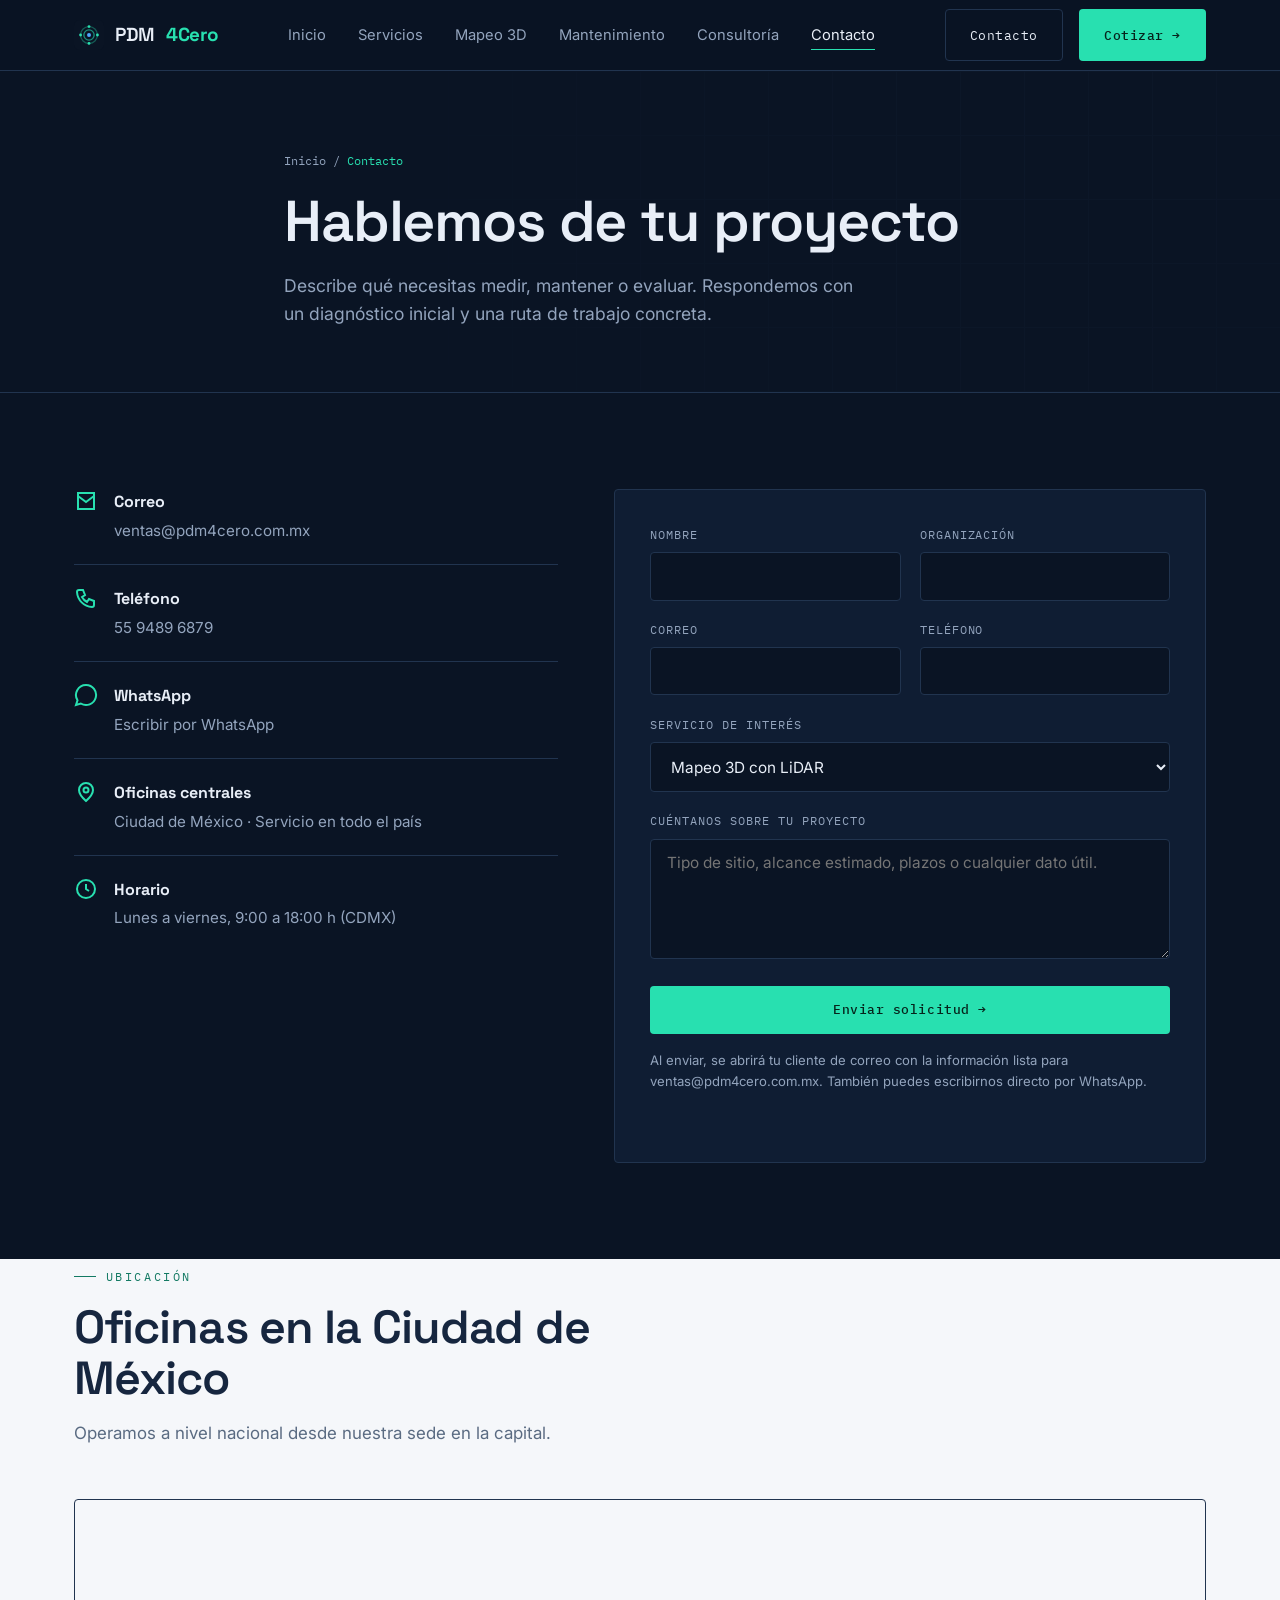
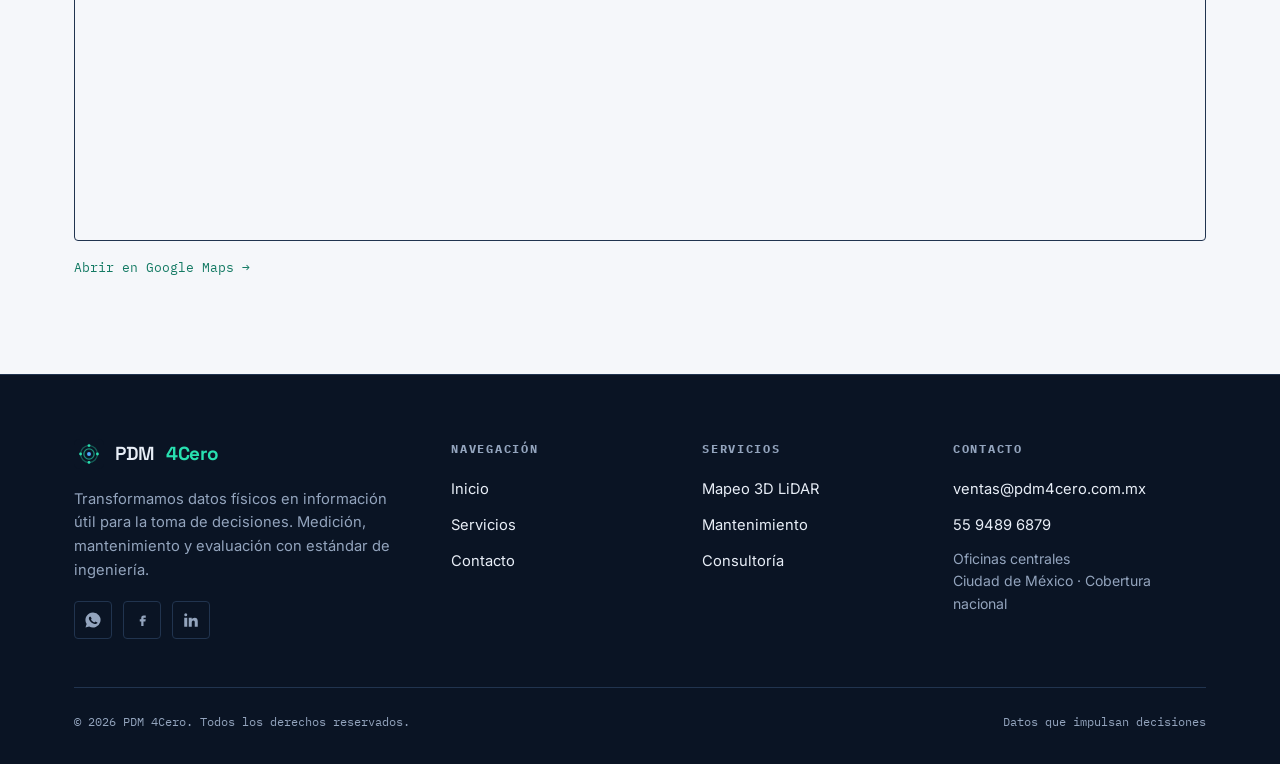
==== contacto.html @ 4a988fb2 "Versión inicial del sitio PDM 4Cero" ====
<!DOCTYPE html>
<html lang="es-MX">
<head>
  <meta charset="UTF-8" />
  <meta name="viewport" content="width=device-width, initial-scale=1" />
  <title>Contacto | PDM 4Cero — Cotización y diagnóstico</title>
  <meta name="description" content="Contacta a PDM 4Cero para mapeo 3D LiDAR, mantenimiento de infraestructura médica o consultoría tecnológica. Oficinas en la Ciudad de México, cobertura nacional." />
  <meta name="theme-color" content="#0a1424" />
  <link rel="canonical" href="https://pdm4cero.com.mx/contacto.html" />

  <meta property="og:type" content="website" />
  <meta property="og:site_name" content="PDM 4Cero" />
  <meta property="og:locale" content="es_MX" />
  <meta property="og:title" content="Contacto | PDM 4Cero" />
  <meta property="og:description" content="Solicita cotización o diagnóstico. Oficinas en la Ciudad de México, cobertura nacional." />
  <meta property="og:url" content="https://pdm4cero.com.mx/contacto.html" />
  <meta property="og:image" content="https://pdm4cero.com.mx/img/og-image.png" />
  <meta name="twitter:card" content="summary_large_image" />
  <meta name="twitter:title" content="Contacto | PDM 4Cero" />
  <meta name="twitter:description" content="Solicita cotización o diagnóstico. Cobertura nacional desde la Ciudad de México." />
  <meta name="twitter:image" content="https://pdm4cero.com.mx/img/og-image.png" />

  <link rel="icon" type="image/svg+xml" href="img-favicon.svg" />
  <link rel="preconnect" href="https://fonts.googleapis.com" />
  <link rel="preconnect" href="https://fonts.gstatic.com" crossorigin />
  <link href="https://fonts.googleapis.com/css2?family=Space+Grotesk:wght@400;500;600;700&family=Inter:wght@400;500;600&family=IBM+Plex+Mono:wght@400;500&display=swap" rel="stylesheet" />
  <link rel="stylesheet" href="css/style.css" />

  <script type="application/ld+json">
  {
    "@context": "https://schema.org",
    "@type": "ContactPage",
    "name": "Contacto PDM 4Cero",
    "url": "https://pdm4cero.com.mx/contacto.html",
    "mainEntity": {
      "@type": "ProfessionalService",
      "name": "PDM 4Cero",
      "telephone": "+52-55-9489-6879",
      "email": "ventas@pdm4cero.com.mx",
      "address": {
        "@type": "PostalAddress",
        "addressLocality": "Ciudad de México",
        "addressRegion": "CDMX",
        "addressCountry": "MX"
      },
      "hasMap": "https://maps.app.goo.gl/pnAZv8cJ8C3qwJwA6",
      "areaServed": { "@type": "Country", "name": "México" }
    }
  }
  </script>
</head>
<body>

  <header class="site-header">
    <div class="container nav">
      <a class="brand" href="index.html" aria-label="PDM 4Cero — inicio">
        <img class="mark" src="img-favicon.svg" alt="" width="30" height="30" /> PDM <b>4Cero</b>
      </a>
      <nav aria-label="Principal">
        <ul class="nav-links">
          <li><a href="index.html">Inicio</a></li>
          <li><a href="servicios.html">Servicios</a></li>
          <li><a href="servicios/mapeo-3d-lidar.html">Mapeo 3D</a></li>
          <li><a href="servicios/mantenimiento-infraestructura.html">Mantenimiento</a></li>
          <li><a href="servicios/consultoria-proyectos.html">Consultoría</a></li>
          <li><a href="contacto.html" class="active">Contacto</a></li>
        </ul>
      </nav>
      <div class="nav-cta">
        <a class="btn btn-ghost" href="contacto.html">Contacto</a>
        <a class="btn btn-primary" href="https://wa.me/525613766677" target="_blank" rel="noopener">Cotizar <span class="arr">→</span></a>
        <button class="nav-toggle" aria-label="Abrir menú"><span></span><span></span><span></span></button>
      </div>
    </div>
  </header>

  <section class="page-hero">
    <div class="hero-grid" aria-hidden="true"></div>
    <div class="container inner">
      <div class="breadcrumb"><a href="index.html">Inicio</a> / <span>Contacto</span></div>
      <h1>Hablemos de tu proyecto</h1>
      <p>Describe qué necesitas medir, mantener o evaluar. Respondemos con un diagnóstico inicial y una ruta de trabajo concreta.</p>
    </div>
  </section>

  <section class="section">
    <div class="container contact-grid">

      <div class="contact-info" data-reveal>
        <div class="item">
          <svg class="ico" width="24" height="24" viewBox="0 0 24 24" fill="none" stroke="currentColor" stroke-width="2"><path d="M4 4h16v16H4zM4 7l8 6 8-6"/></svg>
          <div><b>Correo</b><a href="mailto:ventas@pdm4cero.com.mx">ventas@pdm4cero.com.mx</a></div>
        </div>
        <div class="item">
          <svg class="ico" width="24" height="24" viewBox="0 0 24 24" fill="none" stroke="currentColor" stroke-width="2"><path d="M5 4h4l2 5-3 2a12 12 0 0 0 5 5l2-3 5 2v4a2 2 0 0 1-2 2A16 16 0 0 1 3 6a2 2 0 0 1 2-2Z"/></svg>
          <div><b>Teléfono</b><a href="tel:+525594896879">55 9489 6879</a></div>
        </div>
        <div class="item">
          <svg class="ico" width="24" height="24" viewBox="0 0 24 24" fill="none" stroke="currentColor" stroke-width="2"><path d="M12 2a10 10 0 0 0-8.5 15.3L2 22l4.8-1.5A10 10 0 1 0 12 2Z"/></svg>
          <div><b>WhatsApp</b><a href="https://wa.me/525613766677" target="_blank" rel="noopener">Escribir por WhatsApp</a></div>
        </div>
        <div class="item">
          <svg class="ico" width="24" height="24" viewBox="0 0 24 24" fill="none" stroke="currentColor" stroke-width="2"><path d="M12 21s7-6.3 7-11a7 7 0 0 0-14 0c0 4.7 7 11 7 11Z"/><circle cx="12" cy="10" r="2.5"/></svg>
          <div><b>Oficinas centrales</b><span>Ciudad de México · Servicio en todo el país</span></div>
        </div>
        <div class="item" style="border-bottom:none;">
          <svg class="ico" width="24" height="24" viewBox="0 0 24 24" fill="none" stroke="currentColor" stroke-width="2"><circle cx="12" cy="12" r="9"/><path d="M12 7v5l3 2"/></svg>
          <div><b>Horario</b><span>Lunes a viernes, 9:00 a 18:00 h (CDMX)</span></div>
        </div>
      </div>

      <div data-reveal>
        <form id="contact-form" class="form" novalidate>
          <div class="form-row">
            <div class="field">
              <label for="nombre">Nombre</label>
              <input id="nombre" name="nombre" type="text" autocomplete="name" required />
            </div>
            <div class="field">
              <label for="organizacion">Organización</label>
              <input id="organizacion" name="organizacion" type="text" autocomplete="organization" />
            </div>
          </div>
          <div class="form-row">
            <div class="field">
              <label for="correo">Correo</label>
              <input id="correo" name="correo" type="email" autocomplete="email" required />
            </div>
            <div class="field">
              <label for="telefono">Teléfono</label>
              <input id="telefono" name="telefono" type="tel" autocomplete="tel" />
            </div>
          </div>
          <div class="field">
            <label for="servicio">Servicio de interés</label>
            <select id="servicio" name="servicio">
              <option>Mapeo 3D con LiDAR</option>
              <option>Mantenimiento de infraestructura médica</option>
              <option>Consultoría de proyectos tecnológicos</option>
              <option>No estoy seguro / orientación</option>
            </select>
          </div>
          <div class="field">
            <label for="mensaje">Cuéntanos sobre tu proyecto</label>
            <textarea id="mensaje" name="mensaje" placeholder="Tipo de sitio, alcance estimado, plazos o cualquier dato útil."></textarea>
          </div>
          <button class="btn btn-primary" type="submit" style="width:100%;justify-content:center;">Enviar solicitud <span class="arr">→</span></button>
          <p class="form-note">Al enviar, se abrirá tu cliente de correo con la información lista para ventas@pdm4cero.com.mx. También puedes escribirnos directo por WhatsApp.</p>
          <div class="form-status" role="status" aria-live="polite"></div>
        </form>
      </div>
    </div>
  </section>

  <section class="section surface-light" style="padding-top:0;">
    <div class="container">
      <div class="section-head">
        <span class="eyebrow">Ubicación</span>
        <h2>Oficinas en la Ciudad de México</h2>
        <p>Operamos a nivel nacional desde nuestra sede en la capital.</p>
      </div>
      <div class="map-embed">
        <iframe
          title="Ubicación de PDM 4Cero en Google Maps"
          src="https://maps.google.com/maps?q=PDM%204Cero&t=m&z=14&output=embed&iwloc=near"
          loading="lazy" referrerpolicy="no-referrer-when-downgrade"></iframe>
      </div>
      <p style="margin-top:1rem;font-family:var(--mono);font-size:.82rem;color:var(--text-dark-mut);">
        <a href="https://maps.app.goo.gl/pnAZv8cJ8C3qwJwA6" target="_blank" rel="noopener" style="color:var(--scan-ink);">Abrir en Google Maps →</a>
      </p>
    </div>
  </section>

  <footer class="site-footer">
    <div class="container">
      <div class="footer-grid">
        <div class="footer-brand">
          <a class="brand" href="index.html"><img class="mark" src="img-favicon.svg" alt="" width="30" height="30" /> PDM <b>4Cero</b></a>
          <p>Transformamos datos físicos en información útil para la toma de decisiones. Medición, mantenimiento y evaluación con estándar de ingeniería.</p>
          <div class="social">
            <a href="https://wa.me/525613766677" target="_blank" rel="noopener" aria-label="WhatsApp"><svg width="18" height="18" viewBox="0 0 24 24" fill="currentColor"><path d="M12 2a10 10 0 0 0-8.5 15.3L2 22l4.8-1.5A10 10 0 1 0 12 2Zm5.3 14.2c-.2.6-1.3 1.2-1.8 1.2-.5.1-1 .2-3.3-.7-2.8-1.1-4.5-3.9-4.6-4.1-.1-.2-1.1-1.4-1.1-2.7s.7-1.9 .9-2.1c.2-.2.5-.3.7-.3h.5c.2 0 .4 0 .6.5l.8 2c.1.2.1.4 0 .5l-.4.5c-.2.2-.3.3-.1.6.2.3.8 1.3 1.7 2.1 1.2 1 2.1 1.3 2.4 1.5.2.1.4.1.5-.1l.7-.8c.2-.2.4-.2.6-.1l1.9.9c.2.1.4.2.4.3.1.2.1.7-.1 1.3Z"/></svg></a>
            <a href="#" aria-label="Facebook"><svg width="18" height="18" viewBox="0 0 24 24" fill="currentColor"><path d="M14 9h3V6h-3c-2 0-3 1.3-3 3v2H9v3h2v6h3v-6h2.5l.5-3H14V9.5c0-.3.2-.5.5-.5H14Z"/></svg></a>
            <a href="#" aria-label="LinkedIn"><svg width="18" height="18" viewBox="0 0 24 24" fill="currentColor"><path d="M5 3a2 2 0 1 0 0 4 2 2 0 0 0 0-4ZM3 9h4v12H3V9Zm6 0h4v2c.6-1 2-2 4-2 3 0 4 2 4 5v7h-4v-6c0-1.5-.5-2.5-2-2.5S13 14 13 15.5V21H9V9Z"/></svg></a>
          </div>
        </div>
        <div class="footer-col">
          <h5>Navegación</h5>
          <ul>
            <li><a href="index.html">Inicio</a></li>
            <li><a href="servicios.html">Servicios</a></li>
            <li><a href="contacto.html">Contacto</a></li>
          </ul>
        </div>
        <div class="footer-col">
          <h5>Servicios</h5>
          <ul>
            <li><a href="servicios/mapeo-3d-lidar.html">Mapeo 3D LiDAR</a></li>
            <li><a href="servicios/mantenimiento-infraestructura.html">Mantenimiento</a></li>
            <li><a href="servicios/consultoria-proyectos.html">Consultoría</a></li>
          </ul>
        </div>
        <div class="footer-col">
          <h5>Contacto</h5>
          <ul>
            <li><a href="mailto:ventas@pdm4cero.com.mx">ventas@pdm4cero.com.mx</a></li>
            <li><a href="tel:+525594896879">55 9489 6879</a></li>
            <li class="muted">Oficinas centrales<br/>Ciudad de México · Cobertura nacional</li>
          </ul>
        </div>
      </div>
      <div class="footer-bottom">
        <span>© <span data-year>2025</span> PDM 4Cero. Todos los derechos reservados.</span>
        <span>Datos que impulsan decisiones</span>
      </div>
    </div>
  </footer>

  <script src="js/main.js"></script>
</body>
</html>
---- css/style.css ----
/* ===========================================================
   PDM 4Cero — Sistema de diseño
   Concepto: instrumentación de precisión / nube de puntos LiDAR
   =========================================================== */

:root {
  /* Paleta */
  --ink:        #0a1424;   /* azul tinta profundo, base institucional */
  --ink-2:      #0f1d33;   /* superficie elevada */
  --ink-3:      #16263f;   /* tarjetas */
  --line:       #21344f;   /* hairlines técnicas */
  --paper:      #f5f7fa;   /* superficie clara */
  --paper-2:    #e9eef4;
  --scan:       #28e0b0;   /* verde-cian LiDAR, acento principal */
  --scan-dim:   #1ba888;   /* acento sobre fondo oscuro */
  --scan-ink:   #137a63;   /* acento sobre fondo claro (contraste AA) */
  --signal:     #4ea8ff;   /* azul señal, acento secundario */
  --text:       #e8eef7;
  --text-mut:   #93a4bd;
  --text-dark:  #16263f;
  --text-dark-mut: #5a6b82;

  /* Tipografía */
  --display: "Space Grotesk", system-ui, sans-serif;
  --body: "Inter", system-ui, sans-serif;
  --mono: "IBM Plex Mono", ui-monospace, monospace;

  --maxw: 1180px;
  --r: 4px;
}

* { box-sizing: border-box; margin: 0; padding: 0; }

html { scroll-behavior: smooth; -webkit-text-size-adjust: 100%; }

body {
  font-family: var(--body);
  background: var(--ink);
  color: var(--text);
  line-height: 1.6;
  -webkit-font-smoothing: antialiased;
  overflow-x: hidden;
}

img { max-width: 100%; display: block; }
a { color: inherit; text-decoration: none; }

/* ---------- Tipografía base ---------- */
h1, h2, h3, h4 { font-family: var(--display); font-weight: 600; line-height: 1.08; letter-spacing: -0.02em; }

.eyebrow {
  font-family: var(--mono);
  font-size: .74rem;
  letter-spacing: .22em;
  text-transform: uppercase;
  color: var(--scan);
  display: inline-flex;
  align-items: center;
  gap: .6rem;
}
.eyebrow::before {
  content: "";
  width: 22px; height: 1px;
  background: var(--scan);
  display: inline-block;
}

.container { max-width: var(--maxw); margin: 0 auto; padding: 0 24px; }

/* ---------- Botones ---------- */
.btn {
  display: inline-flex;
  align-items: center;
  gap: .55rem;
  font-family: var(--mono);
  font-size: .82rem;
  letter-spacing: .04em;
  padding: .92rem 1.5rem;
  border-radius: var(--r);
  border: 1px solid transparent;
  cursor: pointer;
  transition: transform .18s ease, background .18s ease, border-color .18s ease, color .18s ease;
  white-space: nowrap;
}
.btn-primary { background: var(--scan); color: #06231b; font-weight: 500; }
.btn-primary:hover { background: #34f0bd; transform: translateY(-2px); }
.btn-ghost { border-color: var(--line); color: var(--text); background: transparent; }
.btn-ghost:hover { border-color: var(--scan); color: var(--scan); transform: translateY(-2px); }
.btn .arr { transition: transform .18s ease; }
.btn:hover .arr { transform: translateX(3px); }

/* ===========================================================
   Header
   =========================================================== */
.site-header {
  position: sticky; top: 0; z-index: 50;
  background: rgba(10, 20, 36, .82);
  backdrop-filter: blur(14px);
  border-bottom: 1px solid var(--line);
}
.nav {
  display: flex; align-items: center; justify-content: space-between;
  height: 70px;
}
.brand { display: flex; align-items: center; gap: .7rem; font-family: var(--display); font-weight: 600; font-size: 1.18rem; letter-spacing: -.02em; }
.brand .mark {
  width: 30px; height: 30px; flex: none;
}
.brand b { color: var(--scan); font-weight: 700; }

.nav-links { display: flex; align-items: center; gap: 2rem; list-style: none; }
.nav-links a {
  font-size: .92rem; color: var(--text-mut);
  transition: color .15s ease; position: relative;
}
.nav-links a:hover, .nav-links a.active { color: var(--text); }
.nav-links a.active::after {
  content: ""; position: absolute; left: 0; bottom: -6px;
  width: 100%; height: 1px; background: var(--scan);
}
.nav-cta { display: flex; align-items: center; gap: 1rem; }

.nav-toggle { display: none; background: none; border: 1px solid var(--line); border-radius: var(--r); width: 42px; height: 42px; cursor: pointer; flex-direction: column; gap: 5px; align-items: center; justify-content: center; }
.nav-toggle span { width: 18px; height: 2px; background: var(--text); display: block; transition: .2s; }

/* ===========================================================
   Hero — nube de puntos
   =========================================================== */
.hero {
  position: relative;
  min-height: 88vh;
  display: flex; align-items: center;
  overflow: hidden;
  border-bottom: 1px solid var(--line);
}
#hero-canvas { position: absolute; inset: 0; width: 100%; height: 100%; }
.hero-grid {
  position: absolute; inset: 0;
  background-image:
    linear-gradient(var(--line) 1px, transparent 1px),
    linear-gradient(90deg, var(--line) 1px, transparent 1px);
  background-size: 64px 64px;
  opacity: .14;
  mask-image: radial-gradient(circle at 70% 50%, #000 0%, transparent 72%);
}
.hero-inner { position: relative; z-index: 2; padding: 6rem 0; max-width: 720px; }
.hero h1 {
  font-size: clamp(2.5rem, 6vw, 4.4rem);
  margin: 1.4rem 0;
}
.hero h1 .grad {
  background: linear-gradient(100deg, var(--scan), var(--signal));
  -webkit-background-clip: text; background-clip: text; -webkit-text-fill-color: transparent;
}
.hero p.lead { font-size: 1.15rem; color: var(--text-mut); max-width: 560px; margin-bottom: 2.2rem; }
.hero-actions { display: flex; gap: 1rem; flex-wrap: wrap; }

.hero-meta {
  position: absolute; bottom: 28px; left: 0; right: 0; z-index: 2;
}
.hero-meta .container { display: flex; gap: 2.5rem; flex-wrap: wrap; border-top: 1px solid var(--line); padding-top: 1.1rem; }
.hero-meta .m { font-family: var(--mono); font-size: .78rem; color: var(--text-mut); }
.hero-meta .m b { color: var(--scan); display: block; font-size: 1.35rem; font-weight: 500; font-family: var(--display); letter-spacing: -.02em; }

/* ===========================================================
   Secciones genéricas
   =========================================================== */
.section { padding: 6rem 0; }
.section-head { max-width: 680px; margin-bottom: 3.2rem; }
.section-head h2 { font-size: clamp(2rem, 4vw, 2.9rem); margin: 1rem 0 1.1rem; }
.section-head p { color: var(--text-mut); font-size: 1.06rem; }

.surface-light { background: var(--paper); color: var(--text-dark); }
.surface-light .section-head p { color: var(--text-dark-mut); }
.surface-light .eyebrow { color: var(--scan-ink); }
.surface-light .eyebrow::before { background: var(--scan-ink); }

/* ---------- Quiénes somos ---------- */
.about-grid { display: grid; grid-template-columns: 1.05fr .95fr; gap: 3.5rem; align-items: center; }
.about-copy p { color: var(--text-mut); margin-bottom: 1.1rem; }
.about-media { position: relative; }
.about-media img { border-radius: var(--r); border: 1px solid var(--line); aspect-ratio: 4/3; object-fit: cover; }
.about-media .tag {
  position: absolute; bottom: -14px; left: -14px;
  background: var(--ink-3); border: 1px solid var(--line);
  padding: .8rem 1rem; border-radius: var(--r);
  font-family: var(--mono); font-size: .76rem; color: var(--text-mut);
}
.about-media .tag b { color: var(--scan); }

.kpis { display: grid; grid-template-columns: repeat(3, 1fr); gap: 1.5rem; margin-top: 3.5rem; border-top: 1px solid var(--line); padding-top: 2.2rem; }
.kpi b { font-family: var(--display); font-size: 2.4rem; color: var(--scan); letter-spacing: -.03em; display: block; }
.kpi span { font-family: var(--mono); font-size: .78rem; color: var(--text-mut); letter-spacing: .03em; }

/* ===========================================================
   Servicios — tarjetas
   =========================================================== */
.svc-grid { display: grid; grid-template-columns: repeat(3, 1fr); gap: 1.4rem; }
.svc-card {
  background: var(--ink-2);
  border: 1px solid var(--line);
  border-radius: var(--r);
  padding: 2.2rem 1.9rem;
  display: flex; flex-direction: column;
  position: relative; overflow: hidden;
  transition: border-color .22s ease, transform .22s ease;
}
.svc-card::before {
  content: ""; position: absolute; top: 0; left: 0; right: 0; height: 2px;
  background: linear-gradient(90deg, var(--scan), transparent);
  transform: scaleX(0); transform-origin: left; transition: transform .3s ease;
}
.svc-card:hover { border-color: var(--scan-dim); transform: translateY(-4px); }
.svc-card:hover::before { transform: scaleX(1); }
.svc-num { font-family: var(--mono); font-size: .8rem; color: var(--text-mut); letter-spacing: .12em; }
.svc-icon {
  width: 46px; height: 46px; margin: 1.4rem 0 1.2rem;
  color: var(--scan);
}
.svc-card h3 { font-size: 1.35rem; margin-bottom: .8rem; color: var(--text); }
.svc-card p { color: var(--text-mut); font-size: .96rem; flex: 1; margin-bottom: 1.6rem; }
/* Las tarjetas tienen fondo oscuro propio: el texto se mantiene claro
   aunque vivan dentro de una sección .surface-light */
.surface-light .svc-card h3 { color: var(--text); }
.surface-light .svc-card .svc-num { color: var(--text-mut); }
.svc-card .more { font-family: var(--mono); font-size: .82rem; color: var(--scan); display: inline-flex; align-items: center; gap: .5rem; }
.svc-card .more .arr { transition: transform .18s ease; }
.svc-card:hover .more .arr { transform: translateX(4px); }

/* ---------- Distribuidor / partner ---------- */
.partner { display: grid; grid-template-columns: 1fr 1fr; gap: 3rem; align-items: center; }
.partner-badge { display: inline-flex; align-items: center; gap: .6rem; font-family: var(--mono); font-size: .78rem; letter-spacing: .1em; color: var(--scan-dim); border: 1px solid var(--paper-2); padding: .4rem .8rem; border-radius: 99px; }
.partner h2 { font-size: clamp(1.8rem, 3.4vw, 2.5rem); margin: 1.2rem 0; }
.partner p { color: var(--text-dark-mut); }
.partner-logos { display: flex; gap: 1rem; flex-wrap: wrap; }
.partner-logos .chip {
  background: #fff; border: 1px solid var(--paper-2); border-radius: var(--r);
  padding: 1.4rem; flex: 1; min-width: 120px; text-align: center;
  font-family: var(--mono); font-size: .82rem; color: var(--text-dark-mut);
  display: flex; flex-direction: column; align-items: center; gap: .7rem;
}
.partner-logos .chip svg { color: var(--scan-dim); }

/* ===========================================================
   Sectores
   =========================================================== */
.sectors { display: grid; grid-template-columns: repeat(4, 1fr); gap: 1px; background: var(--line); border: 1px solid var(--line); border-radius: var(--r); overflow: hidden; }
.sector { background: var(--ink-2); padding: 1.8rem 1.5rem; transition: background .2s ease; }
.sector:hover { background: var(--ink-3); }
.sector .ico { color: var(--signal); margin-bottom: 1rem; }
.sector h4 { font-size: 1.05rem; margin-bottom: .4rem; }
.sector p { font-size: .85rem; color: var(--text-mut); }

/* ===========================================================
   CTA banda
   =========================================================== */
.cta-band {
  position: relative; overflow: hidden;
  background: var(--ink-2); border-top: 1px solid var(--line); border-bottom: 1px solid var(--line);
}
.cta-band .hero-grid { opacity: .1; mask-image: radial-gradient(circle at 30% 50%, #000, transparent 70%); }
.cta-inner { position: relative; z-index: 2; text-align: center; padding: 5rem 0; max-width: 640px; margin: 0 auto; }
.cta-inner h2 { font-size: clamp(2rem, 4vw, 2.8rem); margin-bottom: 1.2rem; }
.cta-inner p { color: var(--text-mut); margin-bottom: 2rem; }
.cta-inner .hero-actions { justify-content: center; }

/* ===========================================================
   Footer
   =========================================================== */
.site-footer { background: var(--ink); border-top: 1px solid var(--line); padding: 4rem 0 2rem; }
.footer-grid { display: grid; grid-template-columns: 1.6fr 1fr 1fr 1.2fr; gap: 2.5rem; }
.footer-brand p { color: var(--text-mut); font-size: .92rem; margin: 1.2rem 0; max-width: 320px; }
.footer-col h5 { font-family: var(--mono); font-size: .76rem; letter-spacing: .14em; text-transform: uppercase; color: var(--text-mut); margin-bottom: 1.1rem; }
.footer-col ul { list-style: none; display: flex; flex-direction: column; gap: .65rem; }
.footer-col a { color: var(--text); font-size: .92rem; transition: color .15s; }
.footer-col a:hover { color: var(--scan); }
.footer-col .muted { color: var(--text-mut); font-size: .88rem; }
.social { display: flex; gap: .7rem; margin-top: .4rem; }
.social a { width: 38px; height: 38px; border: 1px solid var(--line); border-radius: var(--r); display: grid; place-items: center; color: var(--text-mut); transition: .18s; }
.social a:hover { border-color: var(--scan); color: var(--scan); }
.footer-bottom { border-top: 1px solid var(--line); margin-top: 3rem; padding-top: 1.5rem; display: flex; justify-content: space-between; flex-wrap: wrap; gap: 1rem; font-family: var(--mono); font-size: .76rem; color: var(--text-mut); }

/* ===========================================================
   Página interna — encabezado
   =========================================================== */
.page-hero {
  position: relative; overflow: hidden;
  border-bottom: 1px solid var(--line);
  padding: 5rem 0 4rem;
}
.page-hero .hero-grid { opacity: .12; mask-image: radial-gradient(circle at 80% 30%, #000, transparent 70%); }
.page-hero .inner { position: relative; z-index: 2; max-width: 760px; }
.page-hero h1 { font-size: clamp(2.2rem, 5vw, 3.6rem); margin: 1.2rem 0; }
.page-hero p { color: var(--text-mut); font-size: 1.1rem; max-width: 580px; }
.breadcrumb { font-family: var(--mono); font-size: .78rem; color: var(--text-mut); }
.breadcrumb a:hover { color: var(--scan); }
.breadcrumb span { color: var(--scan); }

/* ---------- Servicio detalle ---------- */
.svc-detail { display: grid; grid-template-columns: 1.1fr .9fr; gap: 3.5rem; align-items: start; }
.svc-detail .media img { border-radius: var(--r); border: 1px solid var(--line); object-fit: cover; width: 100%; }
.svc-detail h2 { font-size: clamp(1.7rem, 3vw, 2.3rem); margin-bottom: 1.2rem; }
.svc-detail .body p { color: var(--text-mut); margin-bottom: 1.1rem; }

.feature-list { list-style: none; margin: 1.5rem 0; display: flex; flex-direction: column; gap: .85rem; }
.feature-list li { display: flex; gap: .75rem; align-items: flex-start; color: var(--text); font-size: .98rem; }
.feature-list li svg { color: var(--scan); flex: none; margin-top: 3px; }

.two-col { display: grid; grid-template-columns: 1fr 1fr; gap: 1.4rem; margin-top: 2.5rem; }
.info-card { background: var(--ink-2); border: 1px solid var(--line); border-radius: var(--r); padding: 1.8rem; }
.info-card h4 { font-family: var(--mono); font-size: .78rem; letter-spacing: .12em; text-transform: uppercase; color: var(--scan); margin-bottom: 1.1rem; }
.info-card ul { list-style: none; display: flex; flex-direction: column; gap: .6rem; }
.info-card li { font-size: .94rem; color: var(--text-mut); padding-left: 1.1rem; position: relative; }
.info-card li::before { content: "›"; position: absolute; left: 0; color: var(--scan); }

/* ---------- Proceso ---------- */
.process { display: grid; grid-template-columns: repeat(4, 1fr); gap: 1.4rem; }
.step { position: relative; padding-top: 1.6rem; border-top: 2px solid var(--line); }
.step .n { font-family: var(--mono); font-size: .8rem; color: var(--scan); letter-spacing: .1em; }
.step h4 { font-size: 1.1rem; margin: .7rem 0 .5rem; }
.step p { font-size: .9rem; color: var(--text-mut); }

/* ---------- Especificaciones ---------- */
.spec-table { width: 100%; border-collapse: collapse; font-size: .94rem; }
.spec-table tr { border-bottom: 1px solid var(--line); }
.spec-table td { padding: 1rem 0; vertical-align: top; }
.spec-table td:first-child { font-family: var(--mono); font-size: .82rem; color: var(--text-mut); letter-spacing: .04em; width: 42%; }
.spec-table td:last-child { color: var(--text); }

/* ===========================================================
   Contacto
   =========================================================== */
.contact-grid { display: grid; grid-template-columns: .9fr 1.1fr; gap: 3.5rem; align-items: start; }
.contact-info .item { display: flex; gap: 1rem; padding: 1.3rem 0; border-bottom: 1px solid var(--line); }
.contact-info .item:first-child { padding-top: 0; }
.contact-info .ico { color: var(--scan); flex: none; }
.contact-info .item b { font-family: var(--display); display: block; margin-bottom: .2rem; }
.contact-info .item a, .contact-info .item span { color: var(--text-mut); font-size: .95rem; }
.contact-info .item a:hover { color: var(--scan); }

.form { background: var(--ink-2); border: 1px solid var(--line); border-radius: var(--r); padding: 2.2rem; }
.field { margin-bottom: 1.2rem; }
.field label { font-family: var(--mono); font-size: .76rem; letter-spacing: .08em; text-transform: uppercase; color: var(--text-mut); display: block; margin-bottom: .5rem; }
.field input, .field select, .field textarea {
  width: 100%; background: var(--ink); border: 1px solid var(--line);
  border-radius: var(--r); padding: .85rem 1rem; color: var(--text);
  font-family: var(--body); font-size: .96rem; transition: border-color .15s;
}
.field input:focus, .field select:focus, .field textarea:focus { outline: none; border-color: var(--scan); }
.field textarea { resize: vertical; min-height: 120px; }
.form-row { display: grid; grid-template-columns: 1fr 1fr; gap: 1.2rem; }
.form-note { font-size: .82rem; color: var(--text-mut); margin-top: 1rem; }
.form-status { font-family: var(--mono); font-size: .85rem; margin-top: 1rem; min-height: 1.2rem; color: var(--scan); }

.map-embed { margin-top: 2.5rem; border: 1px solid var(--line); border-radius: var(--r); overflow: hidden; }
.map-embed iframe { width: 100%; height: 340px; border: 0; display: block; filter: grayscale(.3) invert(.9) hue-rotate(180deg); }

/* ===========================================================
   Responsivo
   =========================================================== */
@media (max-width: 900px) {
  .nav-links, .nav-cta .btn-ghost { display: none; }
  .nav-toggle { display: flex; }
  .nav-links.open {
    display: flex; flex-direction: column; gap: 1.3rem;
    position: absolute; top: 70px; left: 0; right: 0;
    background: var(--ink-2); border-bottom: 1px solid var(--line);
    padding: 1.8rem 24px;
  }
  .about-grid, .partner, .svc-detail, .contact-grid { grid-template-columns: 1fr; gap: 2.5rem; }
  .svc-grid { grid-template-columns: 1fr; }
  .sectors { grid-template-columns: 1fr 1fr; }
  .process { grid-template-columns: 1fr 1fr; }
  .footer-grid { grid-template-columns: 1fr 1fr; }
  .kpis { grid-template-columns: 1fr; gap: 1.6rem; }
}
@media (max-width: 760px) {
  .hero { min-height: auto; }
  .hero-inner { padding: 3.5rem 0 2rem; }
  .hero-meta { position: static; padding-bottom: 2.5rem; }
  .hero-meta .container { gap: 1.6rem 2rem; }
  .hero-actions .btn { flex: 1; justify-content: center; }
}
@media (max-width: 560px) {
  .section { padding: 4rem 0; }
  .sectors, .process, .two-col, .form-row, .footer-grid { grid-template-columns: 1fr; }
  .hero h1 { font-size: clamp(2.1rem, 9vw, 3rem); }
  .hero-meta .container { gap: 1.3rem; }
  .hero-meta .m { flex: 1 1 42%; }
}

@media (prefers-reduced-motion: reduce) {
  * { animation: none !important; transition: none !important; scroll-behavior: auto; }
}
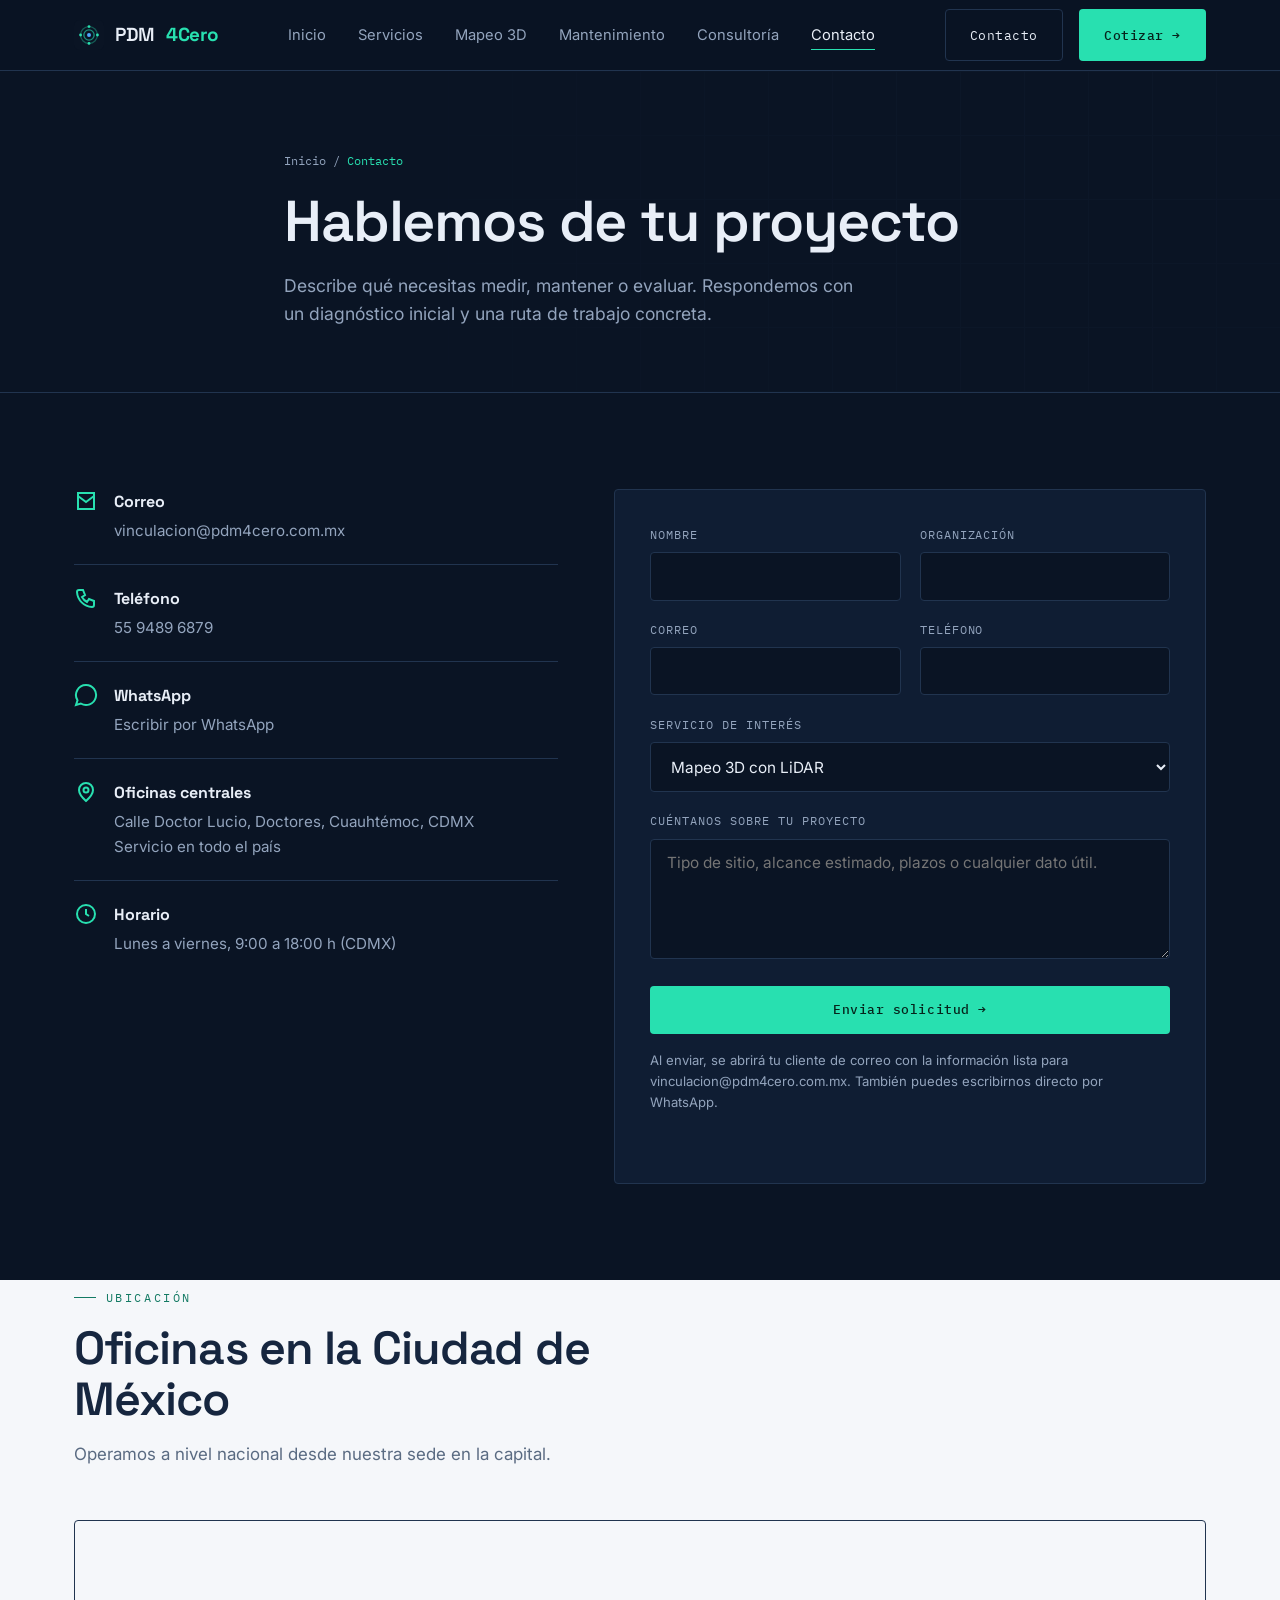
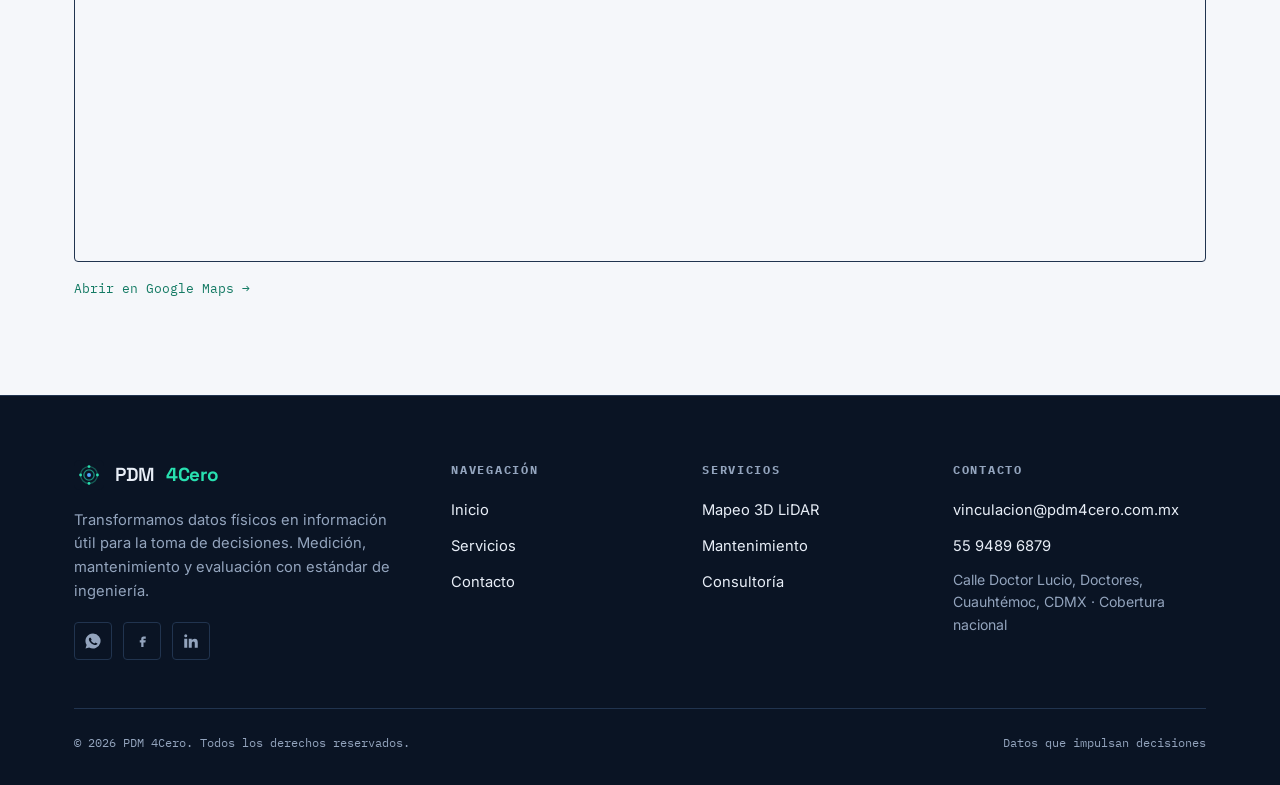
==== commit 14baec6b: "Eliminar .DS_Store y corregir URLs sociales para preview en GitHub Pages" ====
--- a/contacto.html
+++ b/contacto.html
@@ -13,12 +13,12 @@
   <meta property="og:locale" content="es_MX" />
   <meta property="og:title" content="Contacto | PDM 4Cero" />
   <meta property="og:description" content="Solicita cotización o diagnóstico. Oficinas en la Ciudad de México, cobertura nacional." />
-  <meta property="og:url" content="https://pdm4cero.com.mx/contacto.html" />
-  <meta property="og:image" content="https://pdm4cero.com.mx/img/og-image.png" />
+  <meta property="og:url" content="https://elalexissanchez.github.io/pdm4cero/contacto.html" />
+  <meta property="og:image" content="https://elalexissanchez.github.io/pdm4cero/img/og-image.png" />
   <meta name="twitter:card" content="summary_large_image" />
   <meta name="twitter:title" content="Contacto | PDM 4Cero" />
   <meta name="twitter:description" content="Solicita cotización o diagnóstico. Cobertura nacional desde la Ciudad de México." />
-  <meta name="twitter:image" content="https://pdm4cero.com.mx/img/og-image.png" />
+  <meta name="twitter:image" content="https://elalexissanchez.github.io/pdm4cero/img/og-image.png" />
 
   <link rel="icon" type="image/svg+xml" href="img-favicon.svg" />
   <link rel="preconnect" href="https://fonts.googleapis.com" />
@@ -36,7 +36,7 @@
       "@type": "ProfessionalService",
       "name": "PDM 4Cero",
       "telephone": "+52-55-9489-6879",
-      "email": "ventas@pdm4cero.com.mx",
+      "email": "vinculacion@pdm4cero.com.mx",
       "address": {
         "@type": "PostalAddress",
         "addressLocality": "Ciudad de México",
@@ -89,7 +89,7 @@
       <div class="contact-info" data-reveal>
         <div class="item">
           <svg class="ico" width="24" height="24" viewBox="0 0 24 24" fill="none" stroke="currentColor" stroke-width="2"><path d="M4 4h16v16H4zM4 7l8 6 8-6"/></svg>
-          <div><b>Correo</b><a href="mailto:ventas@pdm4cero.com.mx">ventas@pdm4cero.com.mx</a></div>
+          <div><b>Correo</b><a href="mailto:vinculacion@pdm4cero.com.mx">vinculacion@pdm4cero.com.mx</a></div>
         </div>
         <div class="item">
           <svg class="ico" width="24" height="24" viewBox="0 0 24 24" fill="none" stroke="currentColor" stroke-width="2"><path d="M5 4h4l2 5-3 2a12 12 0 0 0 5 5l2-3 5 2v4a2 2 0 0 1-2 2A16 16 0 0 1 3 6a2 2 0 0 1 2-2Z"/></svg>
@@ -101,7 +101,7 @@
         </div>
         <div class="item">
           <svg class="ico" width="24" height="24" viewBox="0 0 24 24" fill="none" stroke="currentColor" stroke-width="2"><path d="M12 21s7-6.3 7-11a7 7 0 0 0-14 0c0 4.7 7 11 7 11Z"/><circle cx="12" cy="10" r="2.5"/></svg>
-          <div><b>Oficinas centrales</b><span>Ciudad de México · Servicio en todo el país</span></div>
+          <div><b>Oficinas centrales</b><a href="https://maps.app.goo.gl/pnAZv8cJ8C3qwJwA6" target="_blank" rel="noopener">Calle Doctor Lucio, Doctores, Cuauhtémoc, CDMX</a><br/><span>Servicio en todo el país</span></div>
         </div>
         <div class="item" style="border-bottom:none;">
           <svg class="ico" width="24" height="24" viewBox="0 0 24 24" fill="none" stroke="currentColor" stroke-width="2"><circle cx="12" cy="12" r="9"/><path d="M12 7v5l3 2"/></svg>
@@ -145,7 +145,7 @@
             <textarea id="mensaje" name="mensaje" placeholder="Tipo de sitio, alcance estimado, plazos o cualquier dato útil."></textarea>
           </div>
           <button class="btn btn-primary" type="submit" style="width:100%;justify-content:center;">Enviar solicitud <span class="arr">→</span></button>
-          <p class="form-note">Al enviar, se abrirá tu cliente de correo con la información lista para ventas@pdm4cero.com.mx. También puedes escribirnos directo por WhatsApp.</p>
+          <p class="form-note">Al enviar, se abrirá tu cliente de correo con la información lista para vinculacion@pdm4cero.com.mx. También puedes escribirnos directo por WhatsApp.</p>
           <div class="form-status" role="status" aria-live="polite"></div>
         </form>
       </div>
@@ -202,9 +202,9 @@
         <div class="footer-col">
           <h5>Contacto</h5>
           <ul>
-            <li><a href="mailto:ventas@pdm4cero.com.mx">ventas@pdm4cero.com.mx</a></li>
+            <li><a href="mailto:vinculacion@pdm4cero.com.mx">vinculacion@pdm4cero.com.mx</a></li>
             <li><a href="tel:+525594896879">55 9489 6879</a></li>
-            <li class="muted">Oficinas centrales<br/>Ciudad de México · Cobertura nacional</li>
+            <li class="muted">Calle Doctor Lucio, Doctores,<br/>Cuauhtémoc, CDMX · Cobertura nacional</li>
           </ul>
         </div>
       </div>
